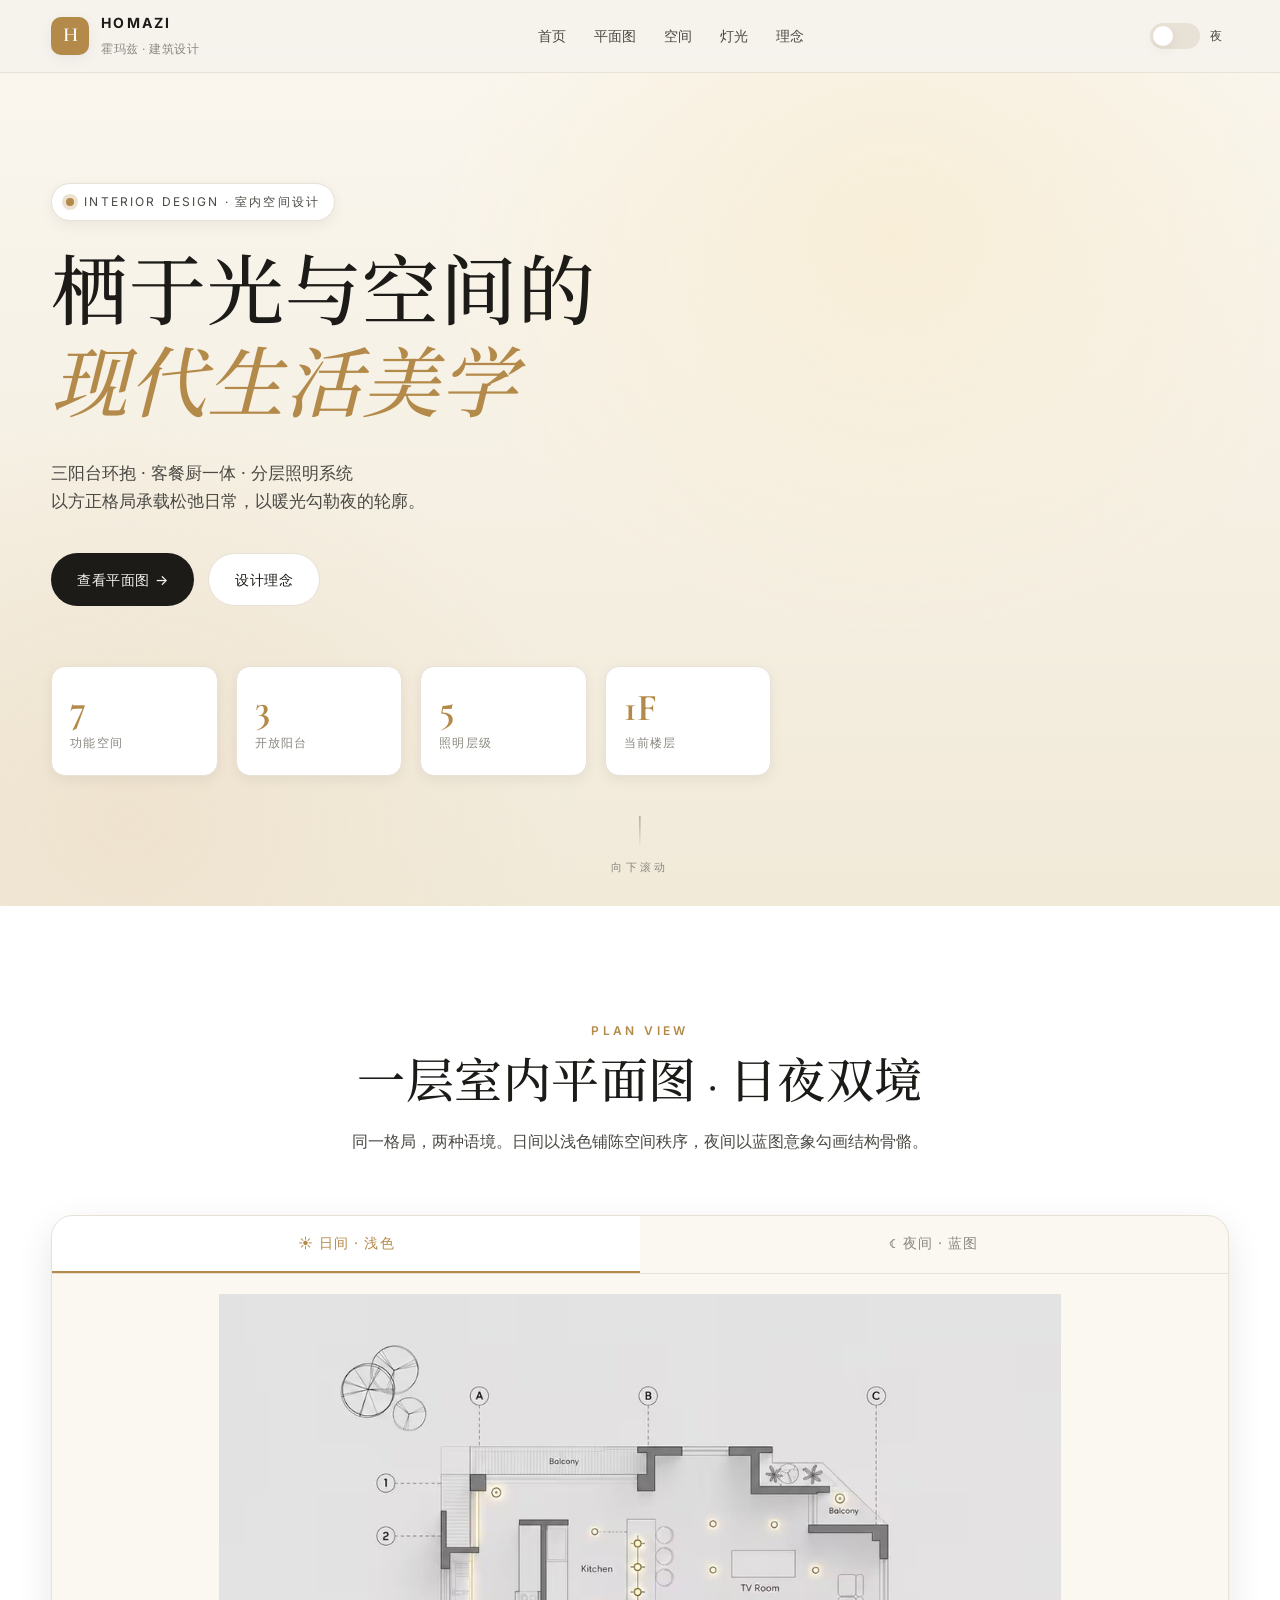
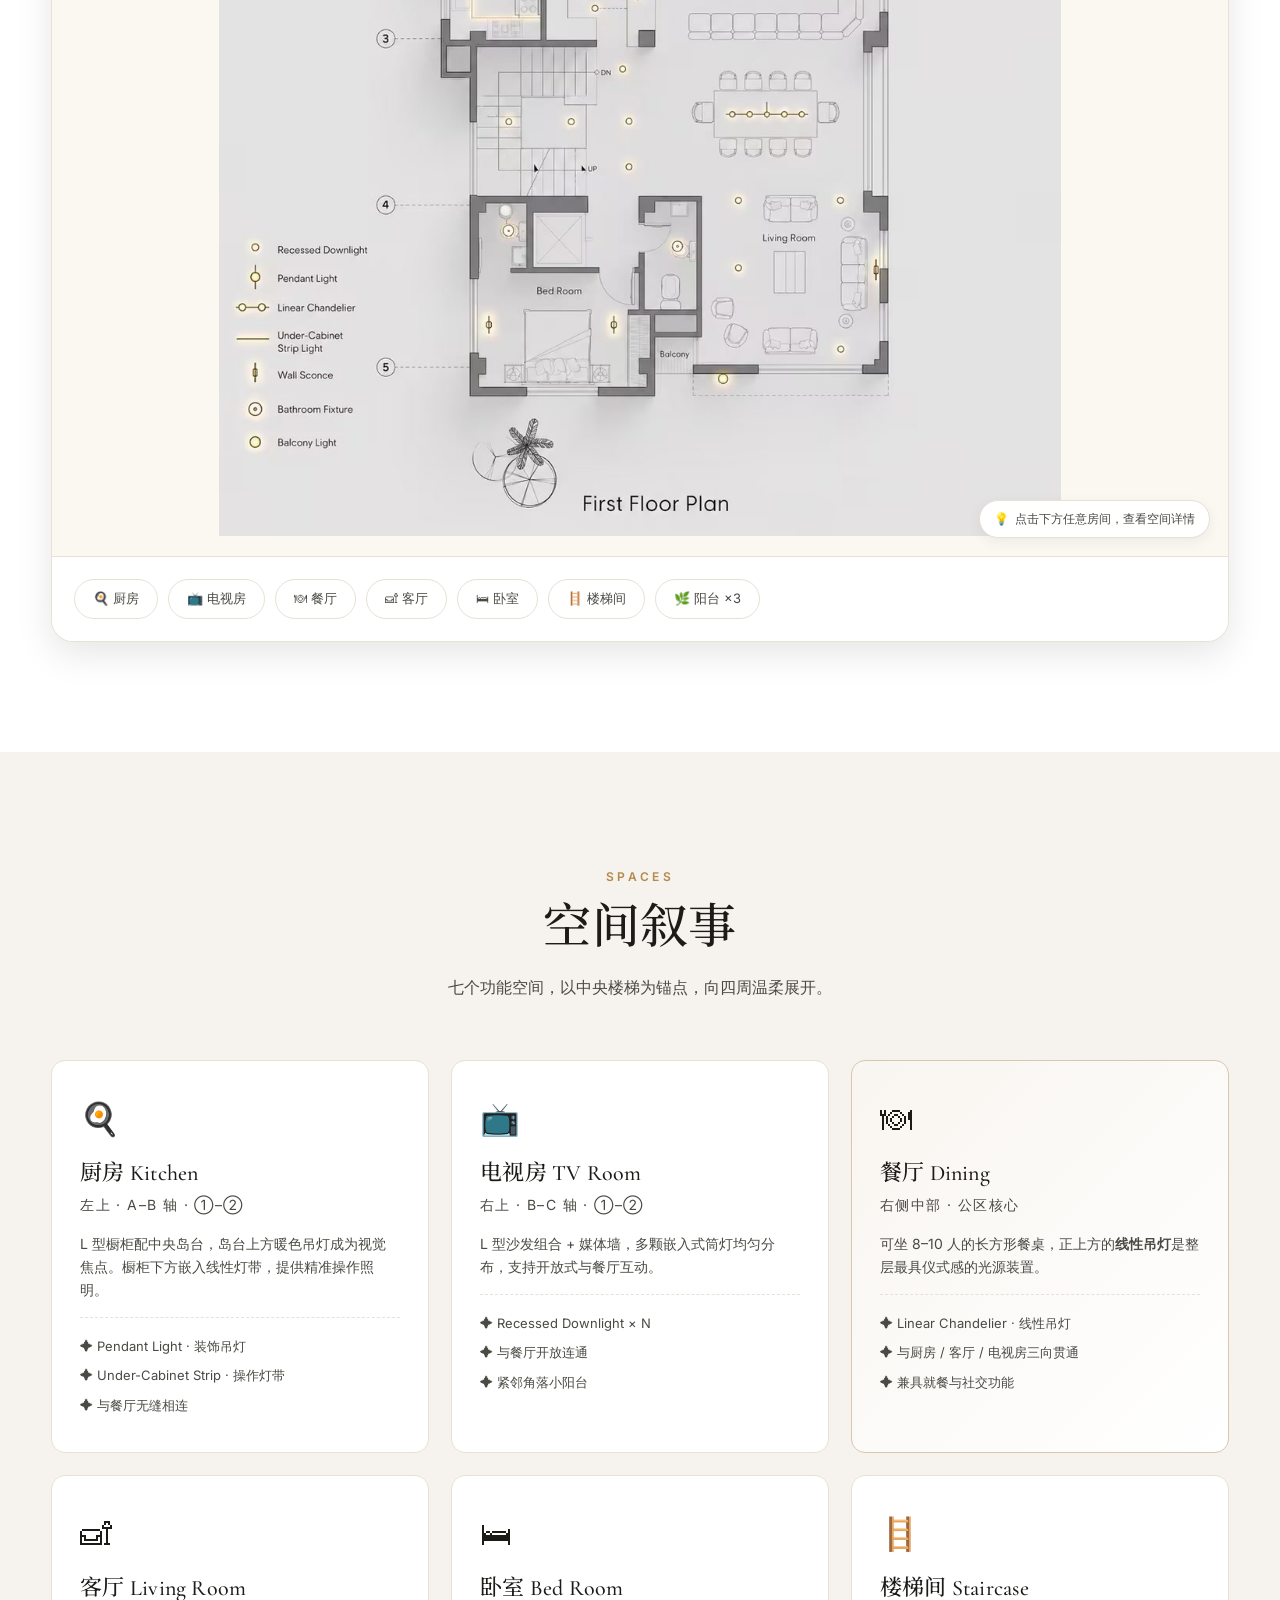
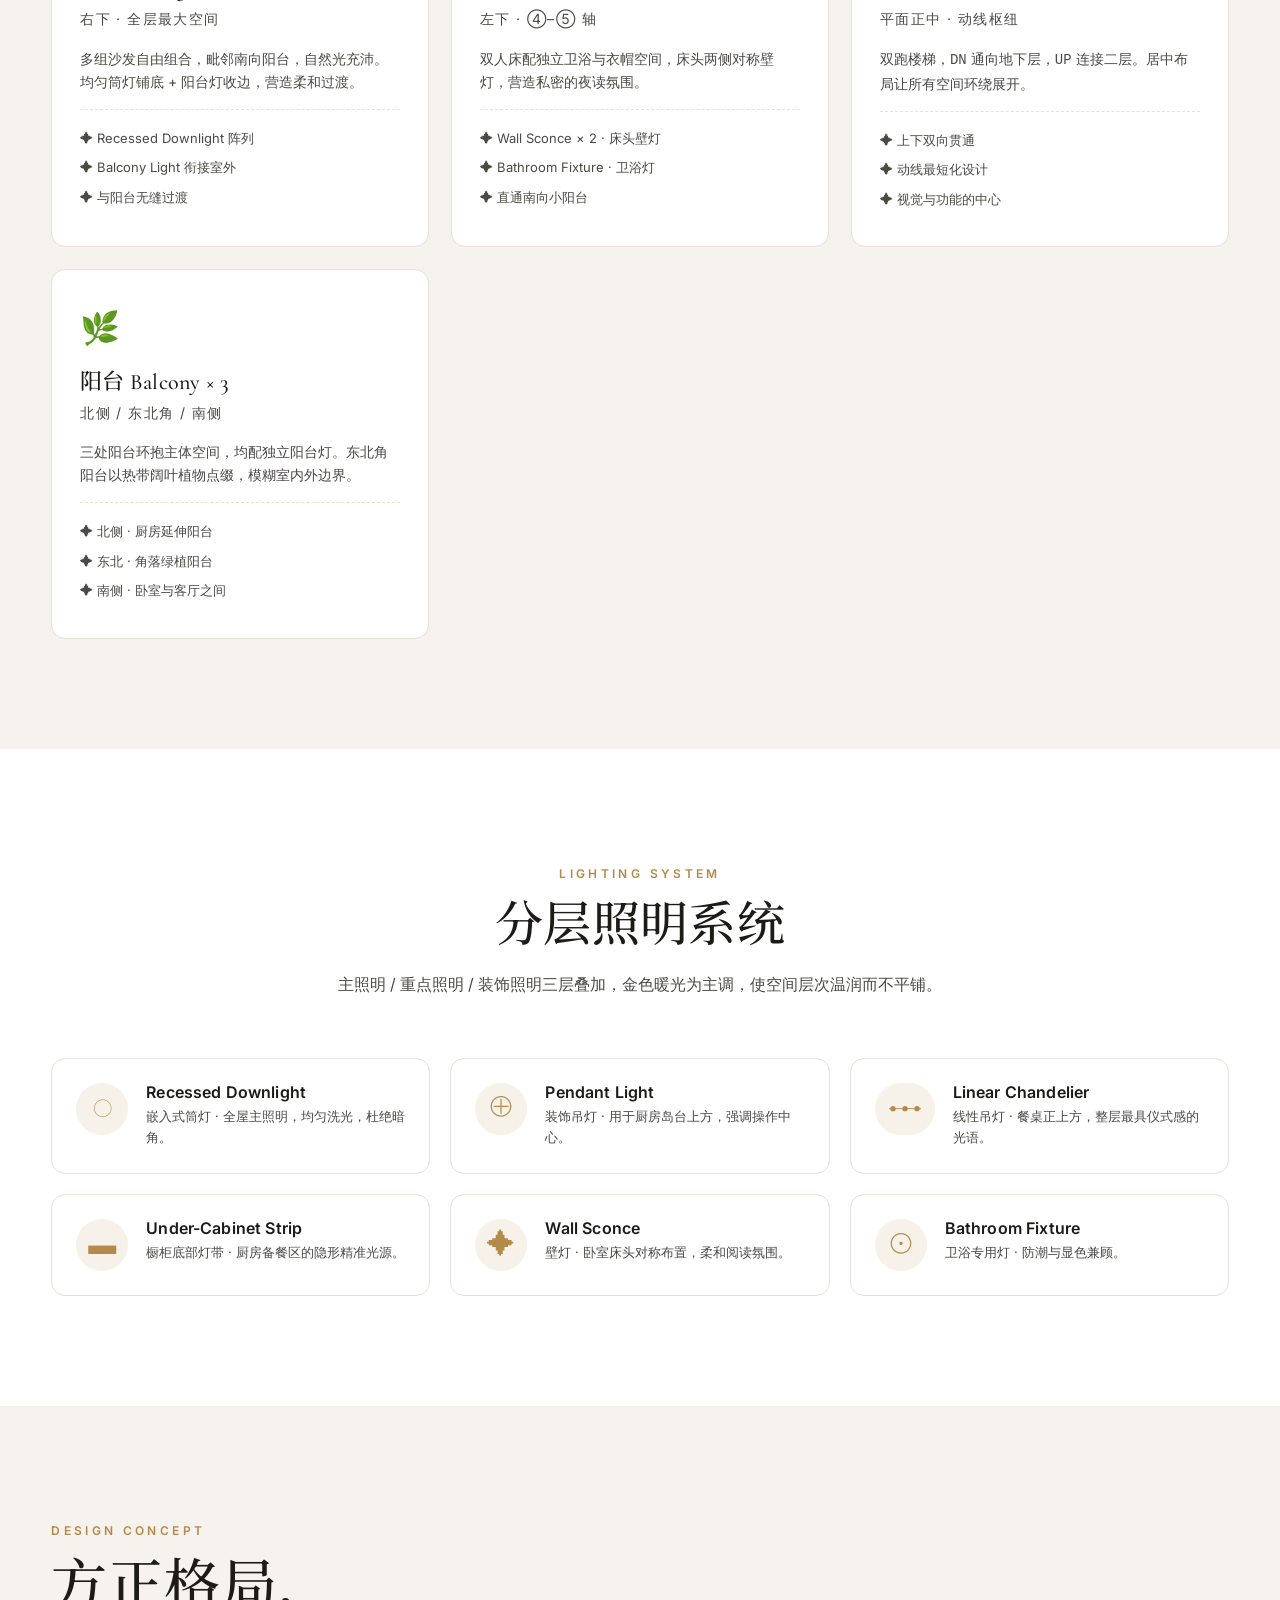
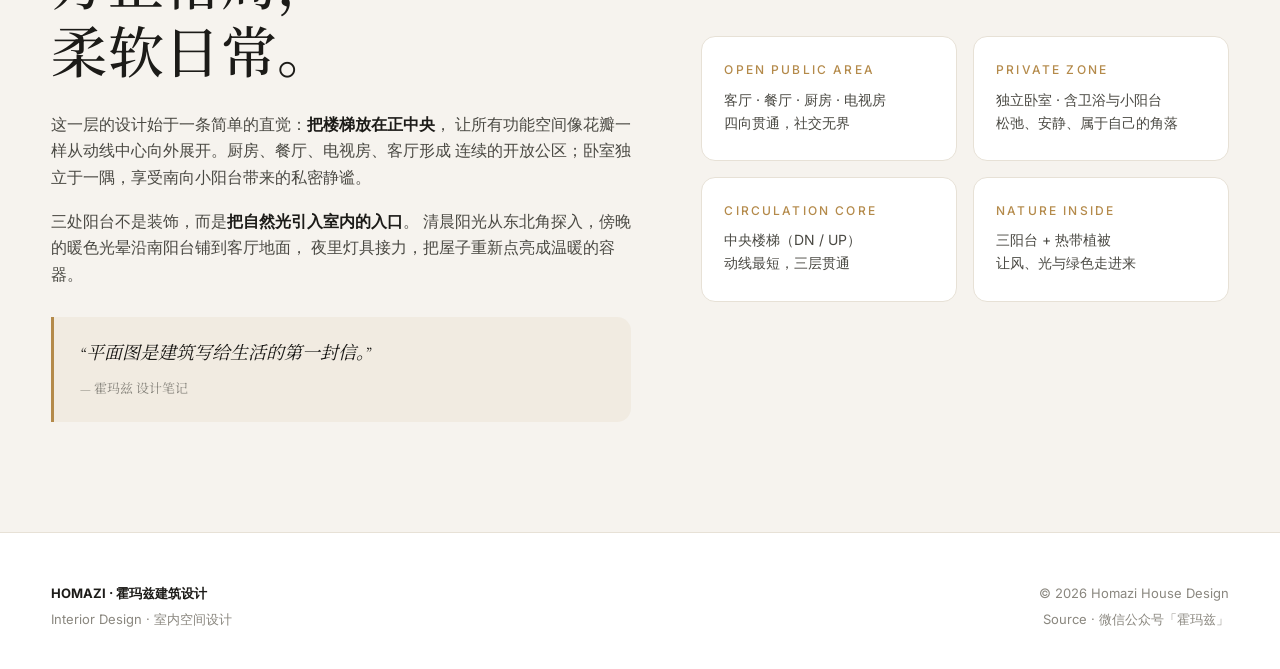
==== index.html @ 315cf74c "Initial commit: homazi design static website" ====
<!DOCTYPE html>
<html lang="zh-CN">
<head>
  <meta charset="UTF-8" />
  <meta name="viewport" content="width=device-width, initial-scale=1.0" />
  <title>霍玛兹 · 一层室内空间设计 | First Floor Interior</title>
  <meta name="description" content="霍玛兹建筑设计作品 · 一层室内平面设计 — 客厅、餐厅、厨房、卧室、电视房、楼梯间、三处阳台，分层照明系统设计。" />
  <link rel="stylesheet" href="assets/css/style.css" />
  <link rel="preconnect" href="https://fonts.googleapis.com" />
  <link rel="preconnect" href="https://fonts.gstatic.com" crossorigin />
  <link href="https://fonts.googleapis.com/css2?family=Cormorant+Garamond:wght@300;400;500;600&family=Inter:wght@300;400;500;600;700&family=Noto+Serif+SC:wght@300;400;500;600&display=swap" rel="stylesheet" />
</head>
<body data-theme="day">

  <!-- ======= 顶部导航 ======= -->
  <header class="nav">
    <div class="nav__inner container">
      <a href="#hero" class="nav__brand">
        <span class="brand-mark">H</span>
        <span class="brand-text">
          <strong>HOMAZI</strong>
          <em>霍玛兹 · 建筑设计</em>
        </span>
      </a>
      <nav class="nav__links">
        <a href="#hero">首页</a>
        <a href="#plan">平面图</a>
        <a href="#rooms">空间</a>
        <a href="#lighting">灯光</a>
        <a href="#concept">理念</a>
      </nav>
      <button id="themeToggle" class="theme-toggle" aria-label="切换日夜模式" title="切换日夜模式">
        <span class="theme-toggle__track">
          <span class="theme-toggle__thumb"></span>
        </span>
        <span class="theme-toggle__label">夜</span>
      </button>
    </div>
  </header>

  <!-- ======= Hero 英雄区 ======= -->
  <section id="hero" class="hero">
    <div class="hero__bg"></div>
    <div class="container hero__inner">
      <div class="hero__meta">
        <span class="dot"></span>
        <span>INTERIOR DESIGN · 室内空间设计</span>
      </div>
      <h1 class="hero__title">
        <span class="line">栖于光与空间的</span>
        <span class="line accent">现代生活美学</span>
      </h1>
      <p class="hero__subtitle">
        三阳台环抱 · 客餐厨一体 · 分层照明系统<br />
        以方正格局承载松弛日常，以暖光勾勒夜的轮廓。
      </p>
      <div class="hero__actions">
        <a href="#plan" class="btn btn--primary">查看平面图 →</a>
        <a href="#concept" class="btn btn--ghost">设计理念</a>
      </div>
      <div class="hero__stats">
        <div class="stat"><strong>7</strong><span>功能空间</span></div>
        <div class="stat"><strong>3</strong><span>开放阳台</span></div>
        <div class="stat"><strong>5</strong><span>照明层级</span></div>
        <div class="stat"><strong>1F</strong><span>当前楼层</span></div>
      </div>
    </div>
    <div class="hero__scroll">
      <span></span> 向下滚动
    </div>
  </section>

  <!-- ======= 平面图展示（白天/黑夜切换） ======= -->
  <section id="plan" class="section plan">
    <div class="container">
      <div class="section__head">
        <span class="eyebrow">PLAN VIEW</span>
        <h2>一层室内平面图 · 日夜双境</h2>
        <p>同一格局，两种语境。日间以浅色铺陈空间秩序，夜间以蓝图意象勾画结构骨骼。</p>
      </div>

      <div class="plan__viewer">
        <div class="plan__tabs">
          <button class="plan__tab is-active" data-mode="day">☀ 日间 · 浅色</button>
          <button class="plan__tab" data-mode="night">☾ 夜间 · 蓝图</button>
        </div>

        <div class="plan__stage">
          <picture class="plan__image plan__image--day is-active">
            <img src="assets/images/floor-day.jpg" alt="一层平面图 - 日间浅色版" loading="lazy" />
          </picture>
          <picture class="plan__image plan__image--night">
            <img src="assets/images/floor-night.jpg" alt="一层平面图 - 夜间蓝图版" loading="lazy" />
          </picture>

          <div class="plan__hint">
            <span>💡</span> 点击下方任意房间，查看空间详情
          </div>
        </div>

        <!-- 房间索引 -->
        <div class="plan__rooms">
          <button class="chip" data-room="kitchen">🍳 厨房</button>
          <button class="chip" data-room="tv">📺 电视房</button>
          <button class="chip" data-room="dining">🍽 餐厅</button>
          <button class="chip" data-room="living">🛋 客厅</button>
          <button class="chip" data-room="bedroom">🛏 卧室</button>
          <button class="chip" data-room="stairs">🪜 楼梯间</button>
          <button class="chip" data-room="balcony">🌿 阳台 ×3</button>
        </div>
      </div>
    </div>
  </section>

  <!-- ======= 房间详情 ======= -->
  <section id="rooms" class="section rooms">
    <div class="container">
      <div class="section__head">
        <span class="eyebrow">SPACES</span>
        <h2>空间叙事</h2>
        <p>七个功能空间，以中央楼梯为锚点，向四周温柔展开。</p>
      </div>

      <div class="rooms__grid">

        <article class="room-card" id="card-kitchen">
          <div class="room-card__icon">🍳</div>
          <h3>厨房 Kitchen</h3>
          <p class="room-card__loc">左上 · A–B 轴 · ①–②</p>
          <p>L 型橱柜配中央岛台，岛台上方暖色吊灯成为视觉焦点。橱柜下方嵌入线性灯带，提供精准操作照明。</p>
          <ul class="room-card__list">
            <li>✦ Pendant Light · 装饰吊灯</li>
            <li>✦ Under-Cabinet Strip · 操作灯带</li>
            <li>✦ 与餐厅无缝相连</li>
          </ul>
        </article>

        <article class="room-card" id="card-tv">
          <div class="room-card__icon">📺</div>
          <h3>电视房 TV Room</h3>
          <p class="room-card__loc">右上 · B–C 轴 · ①–②</p>
          <p>L 型沙发组合 + 媒体墙，多颗嵌入式筒灯均匀分布，支持开放式与餐厅互动。</p>
          <ul class="room-card__list">
            <li>✦ Recessed Downlight × N</li>
            <li>✦ 与餐厅开放连通</li>
            <li>✦ 紧邻角落小阳台</li>
          </ul>
        </article>

        <article class="room-card room-card--feature" id="card-dining">
          <div class="room-card__icon">🍽</div>
          <h3>餐厅 Dining</h3>
          <p class="room-card__loc">右侧中部 · 公区核心</p>
          <p>可坐 8–10 人的长方形餐桌，正上方的<strong>线性吊灯</strong>是整层最具仪式感的光源装置。</p>
          <ul class="room-card__list">
            <li>✦ Linear Chandelier · 线性吊灯</li>
            <li>✦ 与厨房 / 客厅 / 电视房三向贯通</li>
            <li>✦ 兼具就餐与社交功能</li>
          </ul>
        </article>

        <article class="room-card" id="card-living">
          <div class="room-card__icon">🛋</div>
          <h3>客厅 Living Room</h3>
          <p class="room-card__loc">右下 · 全层最大空间</p>
          <p>多组沙发自由组合，毗邻南向阳台，自然光充沛。均匀筒灯铺底 + 阳台灯收边，营造柔和过渡。</p>
          <ul class="room-card__list">
            <li>✦ Recessed Downlight 阵列</li>
            <li>✦ Balcony Light 衔接室外</li>
            <li>✦ 与阳台无缝过渡</li>
          </ul>
        </article>

        <article class="room-card" id="card-bedroom">
          <div class="room-card__icon">🛏</div>
          <h3>卧室 Bed Room</h3>
          <p class="room-card__loc">左下 · ④–⑤ 轴</p>
          <p>双人床配独立卫浴与衣帽空间，床头两侧对称壁灯，营造私密的夜读氛围。</p>
          <ul class="room-card__list">
            <li>✦ Wall Sconce × 2 · 床头壁灯</li>
            <li>✦ Bathroom Fixture · 卫浴灯</li>
            <li>✦ 直通南向小阳台</li>
          </ul>
        </article>

        <article class="room-card" id="card-stairs">
          <div class="room-card__icon">🪜</div>
          <h3>楼梯间 Staircase</h3>
          <p class="room-card__loc">平面正中 · 动线枢纽</p>
          <p>双跑楼梯，<code>DN</code> 通向地下层，<code>UP</code> 连接二层。居中布局让所有空间环绕展开。</p>
          <ul class="room-card__list">
            <li>✦ 上下双向贯通</li>
            <li>✦ 动线最短化设计</li>
            <li>✦ 视觉与功能的中心</li>
          </ul>
        </article>

        <article class="room-card" id="card-balcony">
          <div class="room-card__icon">🌿</div>
          <h3>阳台 Balcony × 3</h3>
          <p class="room-card__loc">北侧 / 东北角 / 南侧</p>
          <p>三处阳台环抱主体空间，均配独立阳台灯。东北角阳台以热带阔叶植物点缀，模糊室内外边界。</p>
          <ul class="room-card__list">
            <li>✦ 北侧 · 厨房延伸阳台</li>
            <li>✦ 东北 · 角落绿植阳台</li>
            <li>✦ 南侧 · 卧室与客厅之间</li>
          </ul>
        </article>

      </div>
    </div>
  </section>

  <!-- ======= 灯光设计 ======= -->
  <section id="lighting" class="section lighting">
    <div class="container">
      <div class="section__head">
        <span class="eyebrow">LIGHTING SYSTEM</span>
        <h2>分层照明系统</h2>
        <p>主照明 / 重点照明 / 装饰照明三层叠加，金色暖光为主调，使空间层次温润而不平铺。</p>
      </div>

      <div class="legend">
        <div class="legend__item">
          <span class="legend__symbol">○</span>
          <div>
            <h4>Recessed Downlight</h4>
            <p>嵌入式筒灯 · 全屋主照明，均匀洗光，杜绝暗角。</p>
          </div>
        </div>
        <div class="legend__item">
          <span class="legend__symbol">⊕</span>
          <div>
            <h4>Pendant Light</h4>
            <p>装饰吊灯 · 用于厨房岛台上方，强调操作中心。</p>
          </div>
        </div>
        <div class="legend__item">
          <span class="legend__symbol legend__symbol--linear">
            <svg viewBox="0 0 60 14" aria-hidden="true">
              <line x1="6" y1="7" x2="54" y2="7" stroke="currentColor" stroke-width="1.4"/>
              <circle cx="12" cy="7" r="4" fill="currentColor"/>
              <circle cx="30" cy="7" r="4" fill="currentColor"/>
              <circle cx="48" cy="7" r="4" fill="currentColor"/>
            </svg>
          </span>
          <div>
            <h4>Linear Chandelier</h4>
            <p>线性吊灯 · 餐桌正上方，整层最具仪式感的光语。</p>
          </div>
        </div>
        <div class="legend__item">
          <span class="legend__symbol">▬</span>
          <div>
            <h4>Under-Cabinet Strip</h4>
            <p>橱柜底部灯带 · 厨房备餐区的隐形精准光源。</p>
          </div>
        </div>
        <div class="legend__item">
          <span class="legend__symbol">✦</span>
          <div>
            <h4>Wall Sconce</h4>
            <p>壁灯 · 卧室床头对称布置，柔和阅读氛围。</p>
          </div>
        </div>
        <div class="legend__item">
          <span class="legend__symbol">⊙</span>
          <div>
            <h4>Bathroom Fixture</h4>
            <p>卫浴专用灯 · 防潮与显色兼顾。</p>
          </div>
        </div>
      </div>
    </div>
  </section>

  <!-- ======= 设计理念 ======= -->
  <section id="concept" class="section concept">
    <div class="container concept__grid">
      <div class="concept__text">
        <span class="eyebrow">DESIGN CONCEPT</span>
        <h2>方正格局，<br />柔软日常。</h2>
        <p>
          这一层的设计始于一条简单的直觉：<strong>把楼梯放在正中央</strong>，
          让所有功能空间像花瓣一样从动线中心向外展开。厨房、餐厅、电视房、客厅形成
          连续的开放公区；卧室独立于一隅，享受南向小阳台带来的私密静谧。
        </p>
        <p>
          三处阳台不是装饰，而是<strong>把自然光引入室内的入口</strong>。
          清晨阳光从东北角探入，傍晚的暖色光晕沿南阳台铺到客厅地面，
          夜里灯具接力，把屋子重新点亮成温暖的容器。
        </p>
        <blockquote>
          “平面图是建筑写给生活的第一封信。”
          <cite>— 霍玛兹 设计笔记</cite>
        </blockquote>
      </div>
      <div class="concept__visual">
        <div class="concept__card">
          <h4>OPEN PUBLIC AREA</h4>
          <p>客厅 · 餐厅 · 厨房 · 电视房<br />四向贯通，社交无界</p>
        </div>
        <div class="concept__card">
          <h4>PRIVATE ZONE</h4>
          <p>独立卧室 · 含卫浴与小阳台<br />松弛、安静、属于自己的角落</p>
        </div>
        <div class="concept__card">
          <h4>CIRCULATION CORE</h4>
          <p>中央楼梯（DN / UP）<br />动线最短，三层贯通</p>
        </div>
        <div class="concept__card">
          <h4>NATURE INSIDE</h4>
          <p>三阳台 + 热带植被<br />让风、光与绿色走进来</p>
        </div>
      </div>
    </div>
  </section>

  <!-- ======= 页脚 ======= -->
  <footer class="footer">
    <div class="container footer__inner">
      <div>
        <strong>HOMAZI · 霍玛兹建筑设计</strong>
        <p>Interior Design · 室内空间设计</p>
      </div>
      <div class="footer__meta">
        <span>© 2026 Homazi House Design</span>
        <span>Source · 微信公众号「霍玛兹」</span>
      </div>
    </div>
  </footer>

  <!-- ======= 房间详情弹窗 ======= -->
  <div id="modal" class="modal" aria-hidden="true">
    <div class="modal__backdrop" data-close></div>
    <div class="modal__panel">
      <button class="modal__close" data-close aria-label="关闭">×</button>
      <div id="modalContent"></div>
    </div>
  </div>

  <script src="assets/js/main.js"></script>
</body>
</html>
---- assets/css/style.css ----
/* ============================================================
   Homazi · First Floor Plan — Stylesheet
   日夜双主题：通过 body[data-theme="day"|"night"] 切换变量
   ============================================================ */

/* ---------- 基础变量 ---------- */
:root {
  --font-sans: "Inter", -apple-system, "PingFang SC", "Microsoft YaHei", sans-serif;
  --font-serif: "Cormorant Garamond", "Noto Serif SC", Georgia, serif;
  --radius: 14px;
  --radius-lg: 22px;
  --shadow-sm: 0 4px 14px rgba(0, 0, 0, 0.06);
  --shadow-md: 0 12px 36px rgba(0, 0, 0, 0.10);
  --shadow-lg: 0 30px 80px rgba(0, 0, 0, 0.18);
  --transition: 0.4s cubic-bezier(0.22, 0.61, 0.36, 1);
}

/* 日间主题 */
body[data-theme="day"] {
  --bg: #f6f3ee;
  --bg-soft: #ffffff;
  --bg-elevated: #ffffff;
  --ink: #1c1b18;
  --ink-soft: #4a4943;
  --ink-mute: #8a877f;
  --line: #e7e1d6;
  --accent: #b48a4a;        /* 暖金 */
  --accent-soft: #e6d3b0;
  --grad-hero: radial-gradient(60% 80% at 70% 20%, #f8eed8 0%, transparent 60%),
               radial-gradient(50% 70% at 10% 90%, #efe3cf 0%, transparent 70%),
               linear-gradient(180deg, #faf6ee 0%, #f1ead9 100%);
  --plan-bg: #fbf8f1;
  --chip-bg: #fff;
  --modal-bg: #fff;
}

/* 夜间主题 */
body[data-theme="night"] {
  --bg: #0d1727;
  --bg-soft: #122035;
  --bg-elevated: #182a45;
  --ink: #f1ecdf;
  --ink-soft: #c8c1ad;
  --ink-mute: #7e88a0;
  --line: #233655;
  --accent: #e0c074;        /* 月光金 */
  --accent-soft: #6a5a35;
  --grad-hero: radial-gradient(60% 80% at 70% 20%, #1f3a66 0%, transparent 65%),
               radial-gradient(50% 70% at 10% 90%, #15294a 0%, transparent 70%),
               linear-gradient(180deg, #0a1424 0%, #0d1c33 100%);
  --plan-bg: #0e1c33;
  --chip-bg: #182a45;
  --modal-bg: #15263f;
}

/* ---------- 全局 reset ---------- */
* { box-sizing: border-box; }
html { scroll-behavior: smooth; }
body {
  margin: 0;
  font-family: var(--font-sans);
  background: var(--bg);
  color: var(--ink);
  line-height: 1.65;
  -webkit-font-smoothing: antialiased;
  transition: background var(--transition), color var(--transition);
}
img { max-width: 100%; display: block; }
a { color: inherit; text-decoration: none; }
button { font-family: inherit; cursor: pointer; border: 0; background: none; color: inherit; }
h1, h2, h3, h4 { font-family: var(--font-serif); font-weight: 500; letter-spacing: 0.01em; line-height: 1.2; margin: 0; }
.container { width: min(1180px, 92%); margin: 0 auto; }
.eyebrow {
  display: inline-block;
  font-size: 12px;
  letter-spacing: 0.28em;
  font-weight: 600;
  color: var(--accent);
  text-transform: uppercase;
  margin-bottom: 14px;
}

/* ---------- 顶部导航 ---------- */
.nav {
  position: sticky;
  top: 0;
  z-index: 50;
  backdrop-filter: blur(14px);
  -webkit-backdrop-filter: blur(14px);
  background: color-mix(in srgb, var(--bg) 78%, transparent);
  border-bottom: 1px solid var(--line);
  transition: background var(--transition), border-color var(--transition);
}
.nav__inner {
  display: flex;
  align-items: center;
  justify-content: space-between;
  height: 72px;
  gap: 24px;
}
.nav__brand { display: flex; align-items: center; gap: 12px; }
.brand-mark {
  width: 38px; height: 38px;
  border-radius: 10px;
  background: var(--accent);
  color: #fff;
  display: grid; place-items: center;
  font-family: var(--font-serif);
  font-size: 20px; font-weight: 600;
  box-shadow: var(--shadow-sm);
}
.brand-text strong { display: block; font-size: 14px; letter-spacing: 0.16em; }
.brand-text em { font-style: normal; font-size: 12px; color: var(--ink-mute); letter-spacing: 0.04em; }
.nav__links { display: flex; gap: 28px; font-size: 14px; color: var(--ink-soft); }
.nav__links a {
  position: relative;
  padding: 6px 0;
  transition: color var(--transition);
}
.nav__links a::after {
  content: ""; position: absolute; left: 0; bottom: 0;
  width: 0; height: 1px; background: var(--accent);
  transition: width 0.3s;
}
.nav__links a:hover { color: var(--ink); }
.nav__links a:hover::after { width: 100%; }

/* 主题开关 */
.theme-toggle {
  display: flex; align-items: center; gap: 10px;
  font-size: 12px; color: var(--ink-soft);
  letter-spacing: 0.1em;
}
.theme-toggle__track {
  position: relative;
  width: 50px; height: 26px;
  background: var(--line);
  border-radius: 999px;
  transition: background var(--transition);
}
.theme-toggle__thumb {
  position: absolute; top: 3px; left: 3px;
  width: 20px; height: 20px;
  border-radius: 50%;
  background: var(--bg-elevated);
  box-shadow: var(--shadow-sm);
  transition: left var(--transition), background var(--transition);
}
body[data-theme="night"] .theme-toggle__thumb { left: 27px; background: var(--accent); }
body[data-theme="night"] .theme-toggle__track { background: var(--accent-soft); }

/* ---------- Hero ---------- */
.hero {
  position: relative;
  padding: 110px 0 130px;
  overflow: hidden;
}
.hero__bg {
  position: absolute; inset: 0;
  background: var(--grad-hero);
  z-index: -1;
  transition: background var(--transition);
}
.hero__inner { position: relative; }
.hero__meta {
  display: inline-flex; align-items: center; gap: 10px;
  padding: 8px 14px;
  background: var(--bg-elevated);
  border: 1px solid var(--line);
  border-radius: 999px;
  font-size: 12px; letter-spacing: 0.18em;
  color: var(--ink-soft);
  box-shadow: var(--shadow-sm);
  margin-bottom: 28px;
}
.dot {
  width: 8px; height: 8px; border-radius: 50%;
  background: var(--accent);
  box-shadow: 0 0 0 4px color-mix(in srgb, var(--accent) 25%, transparent);
  animation: pulse 2.4s infinite;
}
@keyframes pulse {
  0%, 100% { opacity: 1; }
  50% { opacity: 0.4; }
}
.hero__title {
  font-size: clamp(40px, 6vw, 78px);
  margin: 0 0 26px;
}
.hero__title .line { display: block; }
.hero__title .accent { color: var(--accent); font-style: italic; }
.hero__subtitle {
  font-size: 17px;
  color: var(--ink-soft);
  max-width: 560px;
  margin: 0 0 38px;
}
.hero__actions { display: flex; gap: 14px; flex-wrap: wrap; margin-bottom: 60px; }
.btn {
  display: inline-flex; align-items: center; gap: 8px;
  padding: 14px 26px;
  border-radius: 999px;
  font-size: 14px; font-weight: 500;
  letter-spacing: 0.04em;
  transition: transform 0.25s, background var(--transition), color var(--transition), border-color var(--transition);
}
.btn--primary {
  background: var(--ink); color: var(--bg);
}
.btn--primary:hover { transform: translateY(-2px); background: var(--accent); color: #fff; }
.btn--ghost {
  border: 1px solid var(--line);
  color: var(--ink);
  background: var(--bg-elevated);
}
.btn--ghost:hover { transform: translateY(-2px); border-color: var(--accent); color: var(--accent); }

.hero__stats {
  display: grid;
  grid-template-columns: repeat(4, 1fr);
  gap: 18px;
  max-width: 720px;
}
.stat {
  padding: 22px 18px;
  background: var(--bg-elevated);
  border: 1px solid var(--line);
  border-radius: var(--radius);
  box-shadow: var(--shadow-sm);
  text-align: left;
}
.stat strong {
  display: block;
  font-family: var(--font-serif);
  font-size: 38px;
  color: var(--accent);
  line-height: 1;
}
.stat span {
  display: block;
  margin-top: 6px;
  font-size: 12px;
  color: var(--ink-mute);
  letter-spacing: 0.1em;
}
.hero__scroll {
  position: absolute; left: 50%; bottom: 30px;
  transform: translateX(-50%);
  font-size: 11px; letter-spacing: 0.3em;
  color: var(--ink-mute);
  display: flex; flex-direction: column; align-items: center; gap: 10px;
}
.hero__scroll span {
  width: 1px; height: 32px;
  background: linear-gradient(var(--ink-mute), transparent);
  display: block;
  animation: scrollLine 2.2s infinite;
}
@keyframes scrollLine {
  0% { transform: scaleY(0); transform-origin: top; }
  50% { transform: scaleY(1); transform-origin: top; }
  51% { transform-origin: bottom; }
  100% { transform: scaleY(0); transform-origin: bottom; }
}

/* ---------- Section 通用 ---------- */
.section { padding: 110px 0; }
.section__head {
  text-align: center;
  max-width: 640px;
  margin: 0 auto 60px;
}
.section__head h2 {
  font-size: clamp(32px, 4vw, 48px);
  margin-bottom: 14px;
}
.section__head p { color: var(--ink-soft); font-size: 16px; }

/* ---------- 平面图 viewer ---------- */
.plan { background: var(--bg-soft); transition: background var(--transition); }
.plan__viewer {
  background: var(--plan-bg);
  border: 1px solid var(--line);
  border-radius: var(--radius-lg);
  box-shadow: var(--shadow-md);
  overflow: hidden;
  transition: background var(--transition), border-color var(--transition);
}
.plan__tabs {
  display: flex;
  border-bottom: 1px solid var(--line);
}
.plan__tab {
  flex: 1;
  padding: 18px;
  font-size: 14px;
  letter-spacing: 0.08em;
  color: var(--ink-mute);
  border-bottom: 2px solid transparent;
  transition: all var(--transition);
}
.plan__tab.is-active {
  color: var(--accent);
  border-bottom-color: var(--accent);
  background: var(--bg-elevated);
}
.plan__tab:hover { color: var(--ink); }

.plan__stage {
  position: relative;
  aspect-ratio: 4 / 3;
  background: var(--plan-bg);
  overflow: hidden;
}
.plan__image {
  position: absolute; inset: 0;
  opacity: 0;
  transition: opacity 0.6s ease;
  display: flex; align-items: center; justify-content: center;
}
.plan__image.is-active { opacity: 1; }
.plan__image img {
  width: 100%; height: 100%;
  object-fit: contain;
  padding: 20px;
}
.plan__hint {
  position: absolute; bottom: 18px; right: 18px;
  background: var(--bg-elevated);
  border: 1px solid var(--line);
  padding: 8px 14px;
  border-radius: 999px;
  font-size: 12px; color: var(--ink-soft);
  display: flex; align-items: center; gap: 6px;
  box-shadow: var(--shadow-sm);
}

.plan__rooms {
  display: flex;
  flex-wrap: wrap;
  gap: 10px;
  padding: 22px;
  border-top: 1px solid var(--line);
  background: var(--bg-elevated);
}
.chip {
  padding: 10px 18px;
  border-radius: 999px;
  background: var(--chip-bg);
  border: 1px solid var(--line);
  font-size: 13px;
  color: var(--ink-soft);
  transition: all 0.25s;
}
.chip:hover {
  border-color: var(--accent);
  color: var(--accent);
  transform: translateY(-2px);
  box-shadow: var(--shadow-sm);
}

/* ---------- 房间卡片 ---------- */
.rooms__grid {
  display: grid;
  grid-template-columns: repeat(auto-fit, minmax(280px, 1fr));
  gap: 22px;
}
.room-card {
  padding: 32px 28px;
  border-radius: var(--radius);
  background: var(--bg-elevated);
  border: 1px solid var(--line);
  transition: all 0.3s;
  position: relative;
  overflow: hidden;
}
.room-card::before {
  content: "";
  position: absolute; left: 0; top: 0; bottom: 0;
  width: 3px;
  background: var(--accent);
  transform: scaleY(0);
  transform-origin: top;
  transition: transform 0.4s;
}
.room-card:hover {
  transform: translateY(-6px);
  box-shadow: var(--shadow-md);
  border-color: color-mix(in srgb, var(--accent) 40%, var(--line));
}
.room-card:hover::before { transform: scaleY(1); }
.room-card--feature {
  background: linear-gradient(135deg,
    color-mix(in srgb, var(--accent) 8%, var(--bg-elevated)),
    var(--bg-elevated));
  border-color: color-mix(in srgb, var(--accent) 30%, var(--line));
}
.room-card__icon {
  font-size: 32px;
  margin-bottom: 14px;
}
.room-card h3 {
  font-size: 22px;
  margin-bottom: 6px;
}
.room-card__loc {
  font-size: 12px;
  letter-spacing: 0.1em;
  color: var(--ink-mute);
  text-transform: uppercase;
  margin: 0 0 14px;
}
.room-card p { color: var(--ink-soft); font-size: 14px; margin: 0 0 16px; }
.room-card__list {
  list-style: none;
  padding: 0;
  margin: 0;
  border-top: 1px dashed var(--line);
  padding-top: 14px;
}
.room-card__list li {
  font-size: 13px;
  color: var(--ink-soft);
  padding: 4px 0;
}

/* ---------- Lighting 图例 ---------- */
.lighting { background: var(--bg-soft); transition: background var(--transition); }
.legend {
  display: grid;
  grid-template-columns: repeat(auto-fit, minmax(280px, 1fr));
  gap: 20px;
}
.legend__item {
  display: flex; gap: 18px;
  padding: 24px;
  background: var(--bg-elevated);
  border: 1px solid var(--line);
  border-radius: var(--radius);
  transition: all 0.3s;
}
.legend__item:hover {
  transform: translateY(-3px);
  box-shadow: var(--shadow-sm);
  border-color: color-mix(in srgb, var(--accent) 35%, var(--line));
}
.legend__symbol {
  font-family: var(--font-serif);
  font-size: 28px;
  color: var(--accent);
  flex-shrink: 0;
  width: 52px; height: 52px;
  display: grid; place-items: center;
  border-radius: 50%;
  background: color-mix(in srgb, var(--accent) 12%, transparent);
}
.legend__symbol--linear {
  width: 60px; height: 52px;
  border-radius: 26px;            /* 加宽容器适配三连圆 */
  padding: 0 10px;
}
.legend__symbol--linear svg {
  width: 100%;
  height: auto;
  max-height: 14px;
  display: block;
}
.legend h4 { font-size: 16px; margin-bottom: 4px; font-family: var(--font-sans); font-weight: 600; }
.legend p { font-size: 13px; color: var(--ink-soft); margin: 0; }

/* ---------- Concept ---------- */
.concept__grid {
  display: grid;
  grid-template-columns: 1.1fr 1fr;
  gap: 70px;
  align-items: center;
}
.concept__text h2 {
  font-size: clamp(36px, 4.4vw, 56px);
  margin-bottom: 22px;
}
.concept__text p {
  color: var(--ink-soft);
  font-size: 16px;
  margin-bottom: 18px;
}
.concept__text strong { color: var(--ink); }
.concept__text blockquote {
  margin: 30px 0 0;
  padding: 22px 26px;
  border-left: 3px solid var(--accent);
  background: color-mix(in srgb, var(--accent) 8%, transparent);
  border-radius: 0 var(--radius) var(--radius) 0;
  font-family: var(--font-serif);
  font-style: italic;
  font-size: 18px;
  color: var(--ink);
}
.concept__text blockquote cite {
  display: block;
  margin-top: 10px;
  font-size: 13px;
  color: var(--ink-mute);
  font-style: normal;
}
.concept__visual {
  display: grid;
  grid-template-columns: 1fr 1fr;
  gap: 16px;
}
.concept__card {
  padding: 26px 22px;
  background: var(--bg-elevated);
  border: 1px solid var(--line);
  border-radius: var(--radius);
  transition: all 0.3s;
}
.concept__card:hover {
  transform: translateY(-4px) rotate(-0.5deg);
  box-shadow: var(--shadow-md);
  border-color: var(--accent);
}
.concept__card:nth-child(2):hover { transform: translateY(-4px) rotate(0.5deg); }
.concept__card h4 {
  font-family: var(--font-sans);
  font-size: 12px;
  letter-spacing: 0.18em;
  color: var(--accent);
  margin-bottom: 10px;
}
.concept__card p {
  font-size: 14px;
  color: var(--ink-soft);
  margin: 0;
}

/* ---------- Footer ---------- */
.footer {
  padding: 50px 0 40px;
  border-top: 1px solid var(--line);
  background: var(--bg-soft);
  transition: background var(--transition);
}
.footer__inner {
  display: flex;
  justify-content: space-between;
  align-items: center;
  flex-wrap: wrap;
  gap: 20px;
  font-size: 13px;
  color: var(--ink-mute);
}
.footer strong { color: var(--ink); display: block; margin-bottom: 4px; }
.footer p { margin: 0; }
.footer__meta { display: flex; flex-direction: column; gap: 4px; text-align: right; }

/* ---------- Modal ---------- */
.modal {
  position: fixed; inset: 0;
  z-index: 100;
  display: none;
}
.modal.is-open { display: block; }
.modal__backdrop {
  position: absolute; inset: 0;
  background: rgba(10, 15, 25, 0.5);
  backdrop-filter: blur(6px);
}
.modal__panel {
  position: absolute;
  left: 50%; top: 50%;
  transform: translate(-50%, -50%);
  width: min(560px, 92%);
  background: var(--modal-bg);
  border-radius: var(--radius-lg);
  padding: 40px 36px 36px;
  box-shadow: var(--shadow-lg);
  border: 1px solid var(--line);
  animation: modalIn 0.35s ease;
}
@keyframes modalIn {
  from { opacity: 0; transform: translate(-50%, -45%); }
  to   { opacity: 1; transform: translate(-50%, -50%); }
}
.modal__close {
  position: absolute; top: 14px; right: 18px;
  font-size: 28px;
  color: var(--ink-mute);
  width: 36px; height: 36px;
  border-radius: 50%;
  display: grid; place-items: center;
  transition: all 0.25s;
}
.modal__close:hover { background: var(--bg); color: var(--ink); }
.modal h3 {
  font-size: 28px;
  margin-bottom: 6px;
  color: var(--accent);
}
.modal small {
  display: block;
  font-size: 12px;
  color: var(--ink-mute);
  letter-spacing: 0.1em;
  text-transform: uppercase;
  margin-bottom: 16px;
}
.modal p { color: var(--ink-soft); margin: 0 0 14px; }
.modal ul { padding-left: 20px; color: var(--ink-soft); margin: 0; }
.modal ul li { padding: 4px 0; }

/* ---------- 响应式 ---------- */
@media (max-width: 900px) {
  .nav__links { display: none; }
  .hero { padding: 80px 0 100px; }
  .hero__stats { grid-template-columns: repeat(2, 1fr); }
  .section { padding: 80px 0; }
  .concept__grid { grid-template-columns: 1fr; gap: 40px; }
}
@media (max-width: 560px) {
  .hero__stats { grid-template-columns: 1fr 1fr; }
  .plan__tab { font-size: 12px; padding: 14px 8px; }
  .concept__visual { grid-template-columns: 1fr; }
  .footer__inner { flex-direction: column; align-items: flex-start; }
  .footer__meta { text-align: left; }
}
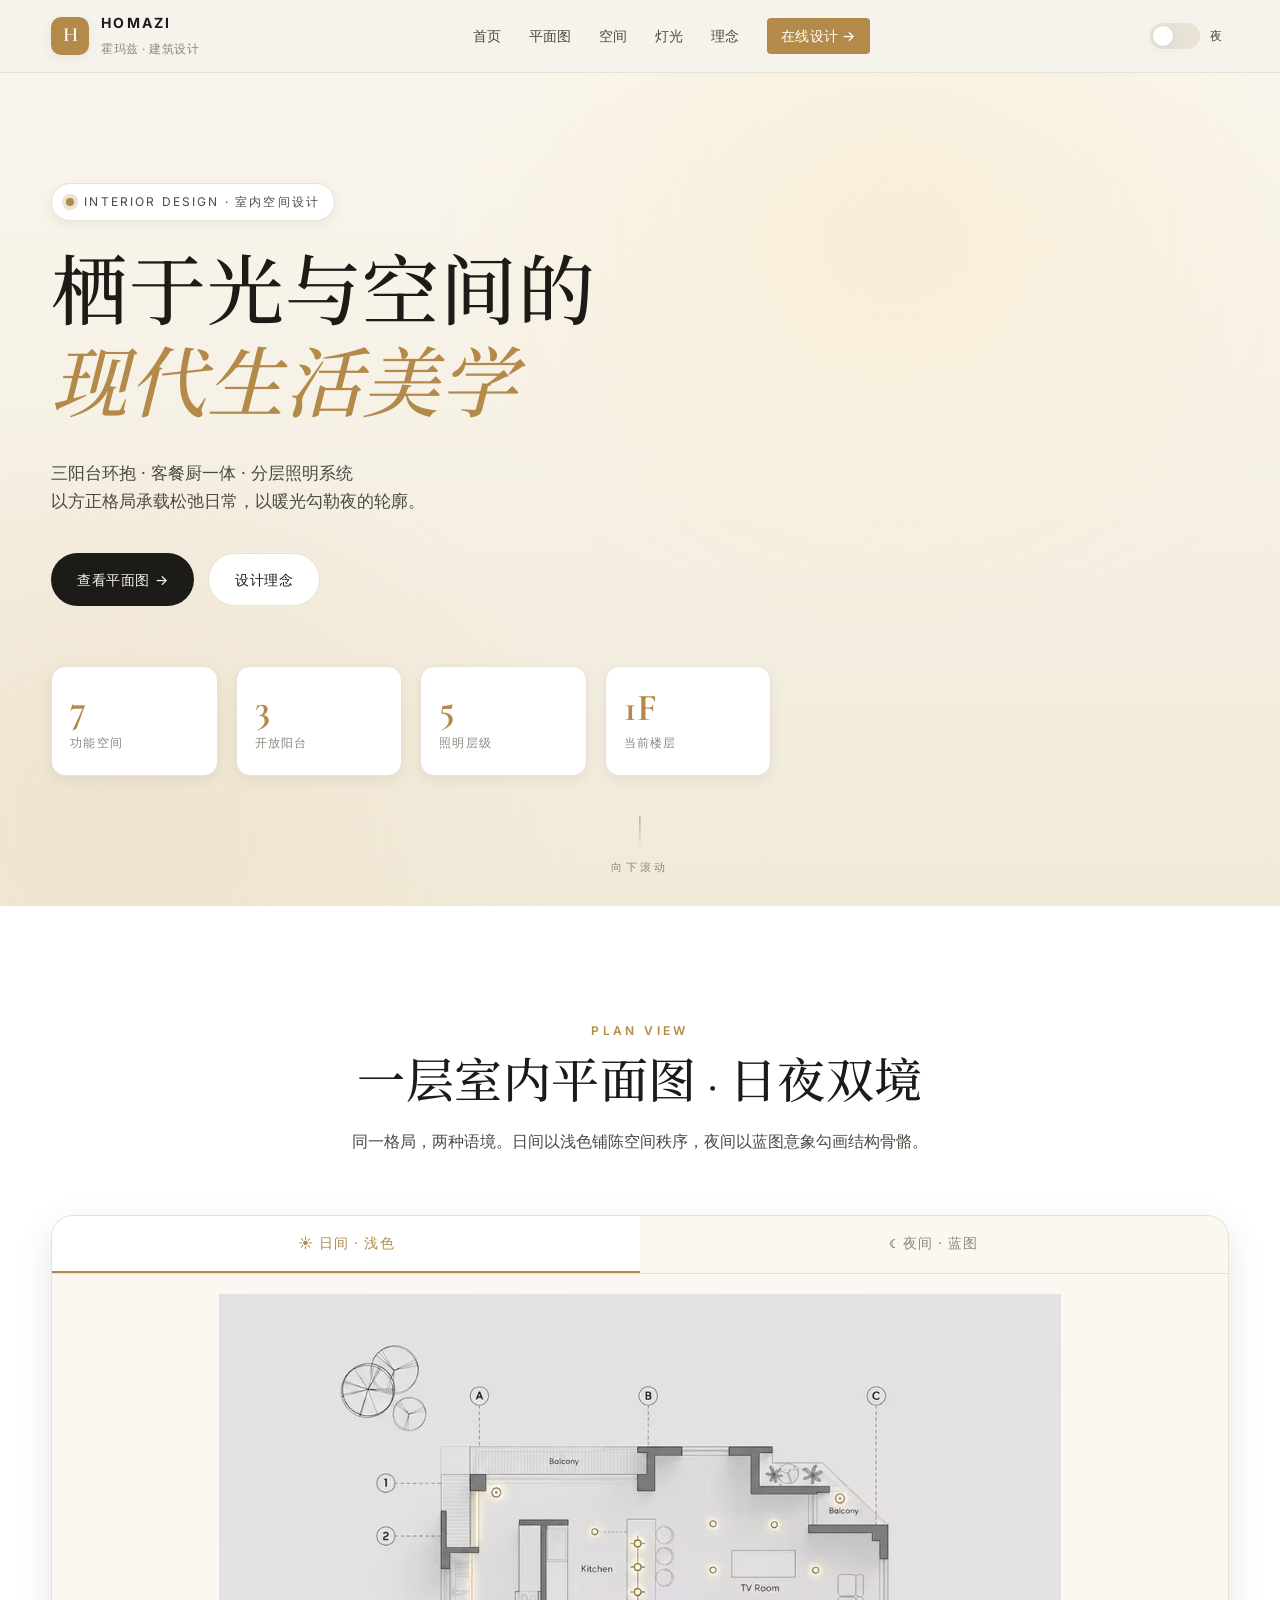
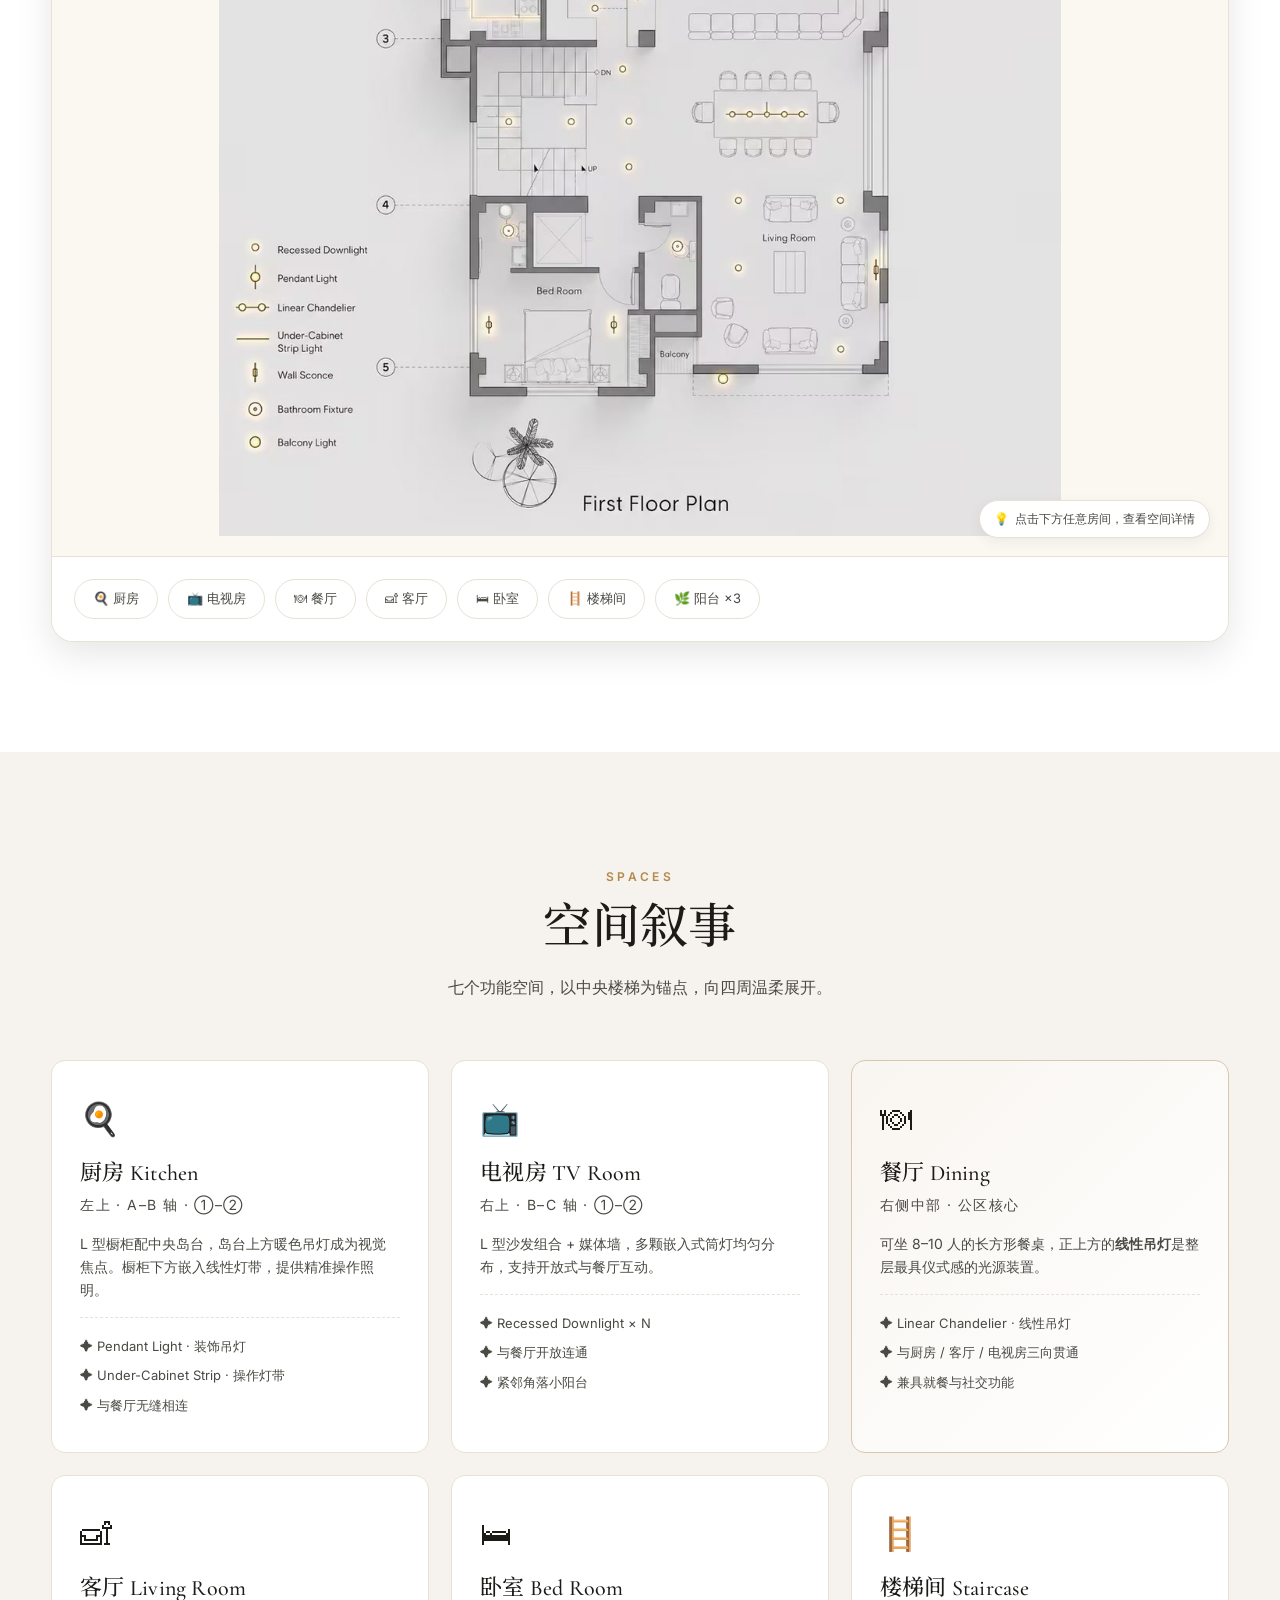
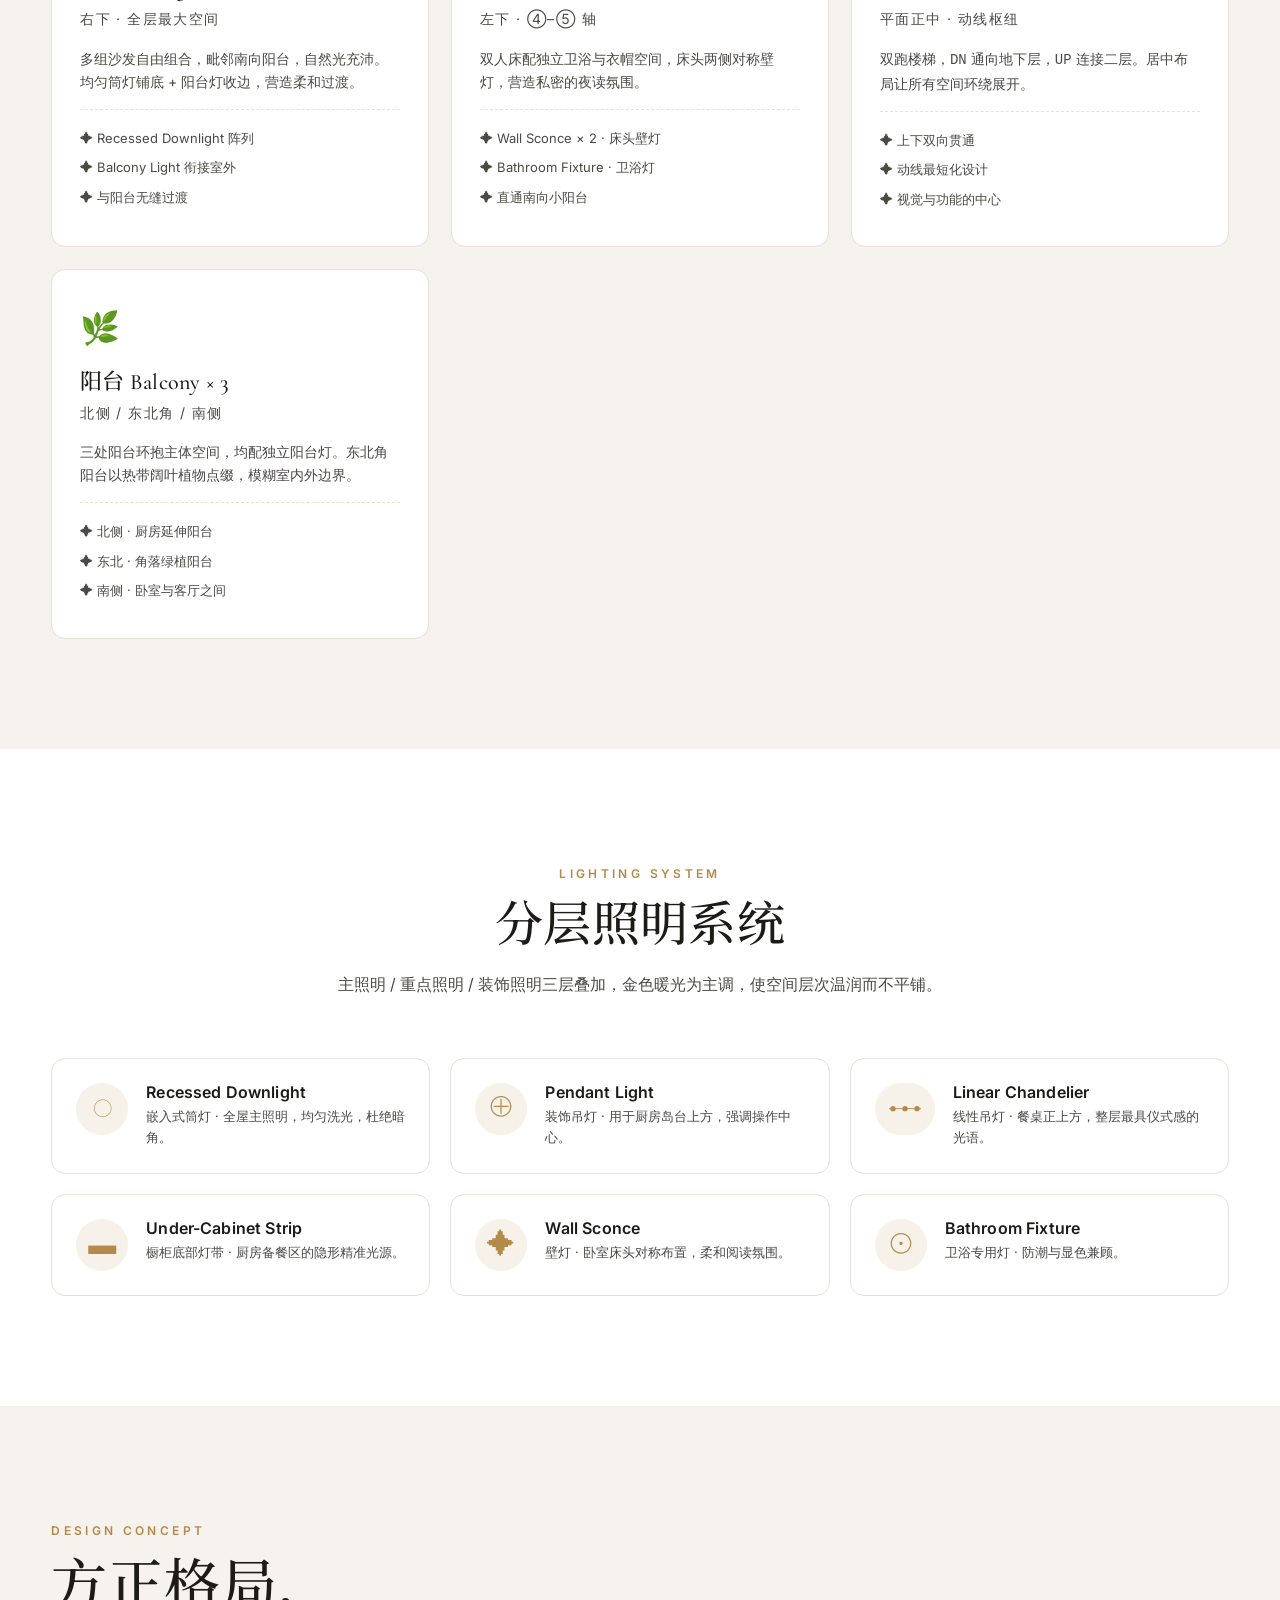
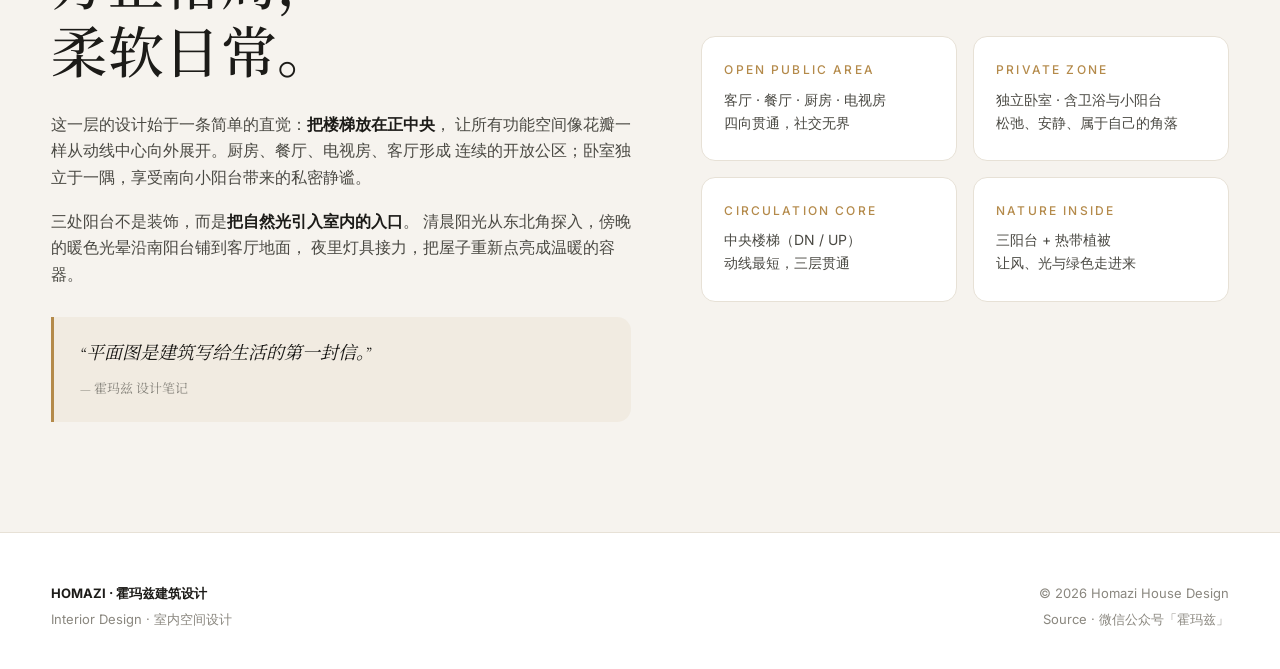
==== commit 123826cd: "feat(editor): MVP 户型设计在线编辑器 - 新增 /editor 独立工具页，基于 Konva 2D 画布 - 工具：选择/画墙/门/窗/文字/尺寸/比例尺/指北针/删除 - 家具库：" ====
--- a/index.html
+++ b/index.html
@@ -28,6 +28,7 @@
         <a href="#rooms">空间</a>
         <a href="#lighting">灯光</a>
         <a href="#concept">理念</a>
+        <a href="editor/" class="nav__cta">在线设计 →</a>
       </nav>
       <button id="themeToggle" class="theme-toggle" aria-label="切换日夜模式" title="切换日夜模式">
         <span class="theme-toggle__track">
--- a/assets/css/style.css
+++ b/assets/css/style.css
@@ -125,6 +125,18 @@
 .nav__links a:hover { color: var(--ink); }
 .nav__links a:hover::after { width: 100%; }
 
+/* CTA：去在线编辑器 */
+.nav__links a.nav__cta {
+  padding: 6px 14px;
+  background: var(--accent, #c4a574);
+  color: #fff;
+  border-radius: 4px;
+  font-weight: 500;
+  letter-spacing: 0.02em;
+}
+.nav__links a.nav__cta::after { display: none; }
+.nav__links a.nav__cta:hover { color: #fff; opacity: 0.85; }
+
 /* 主题开关 */
 .theme-toggle {
   display: flex; align-items: center; gap: 10px;
